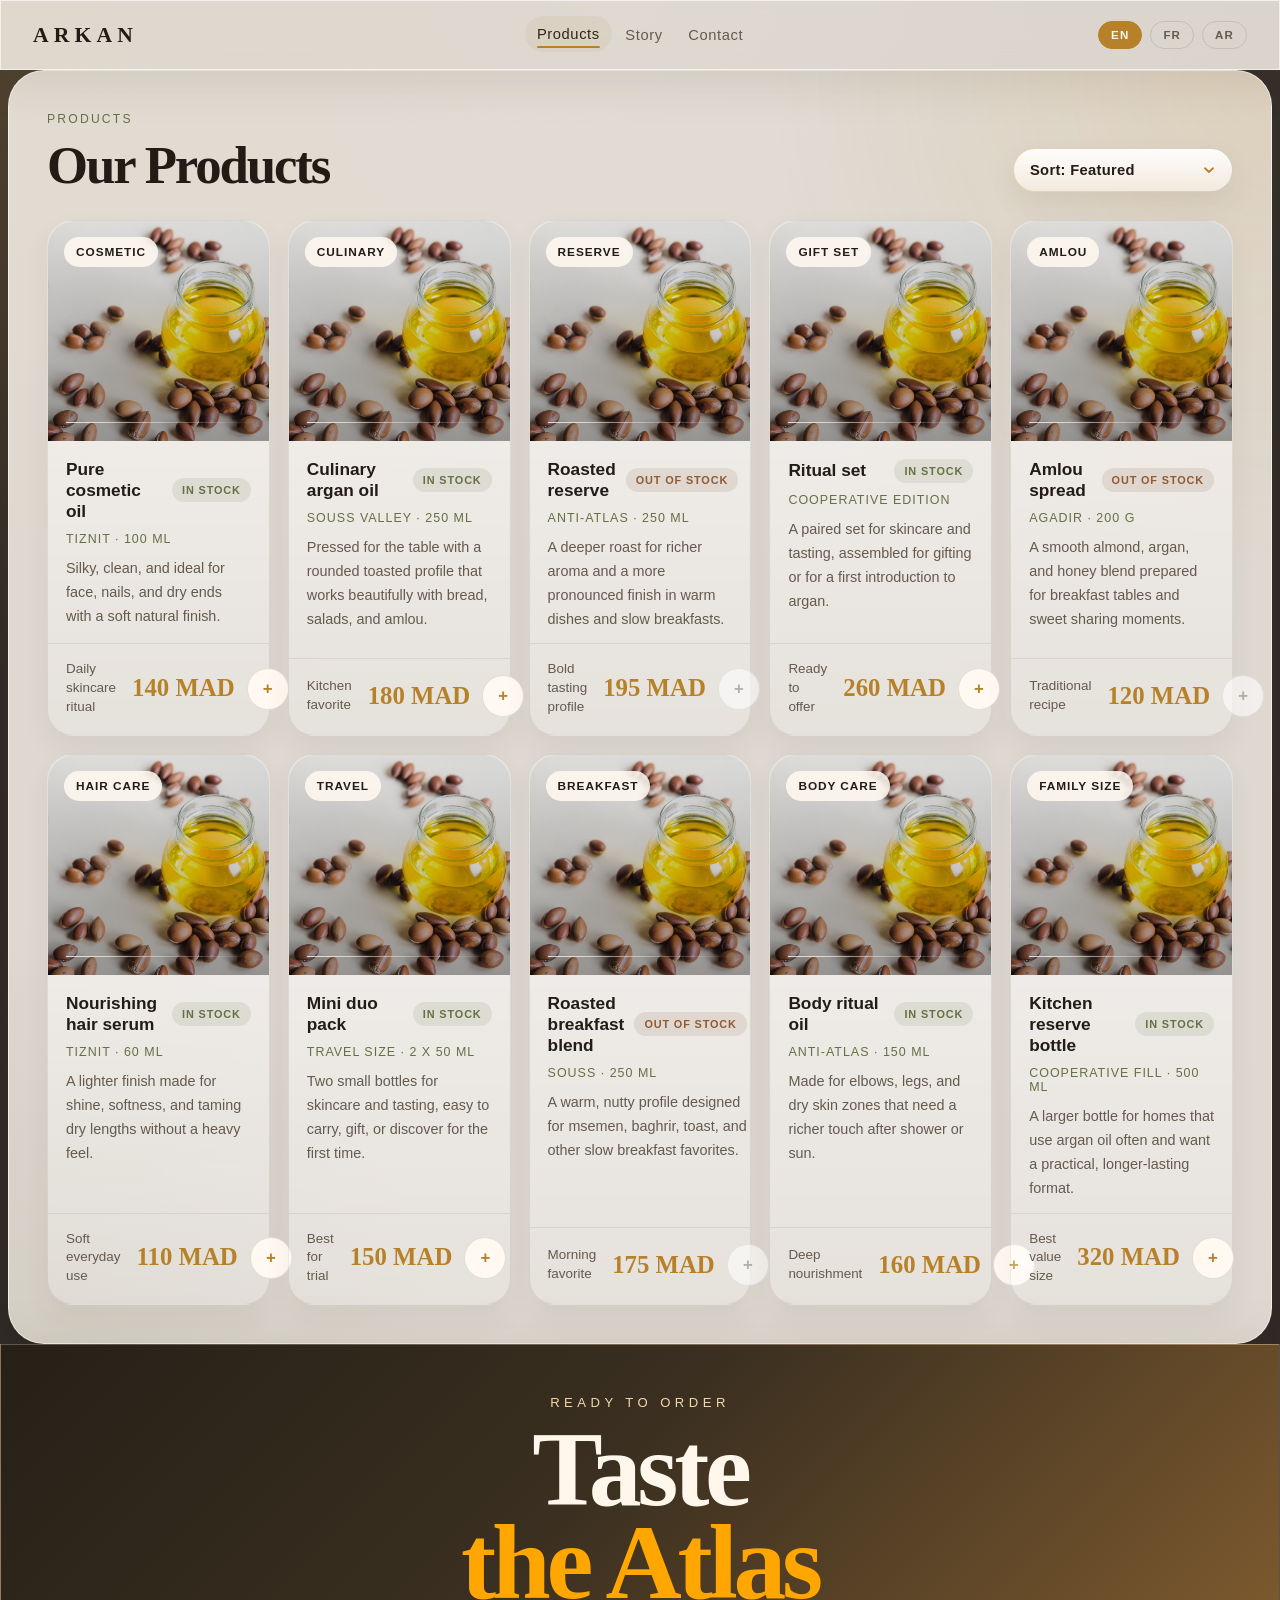
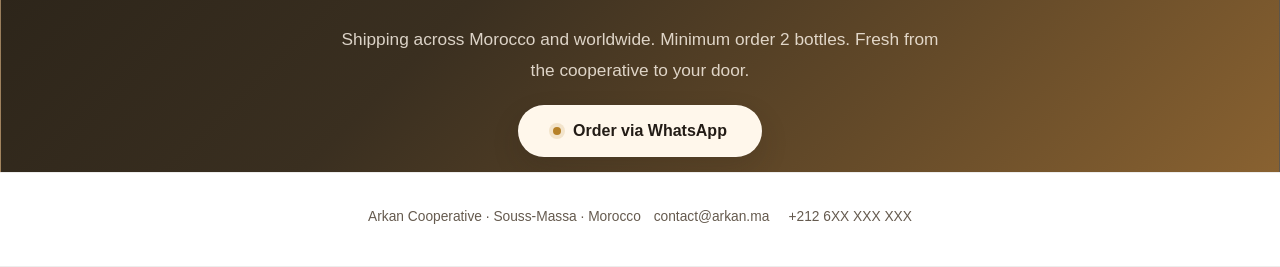
==== assets/preview-argan-products.html @ 9cc0d93a "Initial commit" ====
<!DOCTYPE html>
<html lang="en" dir="ltr">

<head>
  <meta charset="UTF-8">
  <meta name="viewport" content="width=device-width, initial-scale=1.0">
  <title data-i18n="meta.products.title">Arkan Products</title>
   <style>
* {box-sizing: border-box;margin: 0;padding: 0;}
:root {--font-sans: "Segoe UI", "Gill Sans", sans-serif;--font-display: Baskerville, "Times New Roman", serif;--paper: #f5ecdd;--paper-strong: #ecdfc9;--cream: #fff9f1;--ink: #231c16;--ink-soft: #655a4e;--olive: #667044;--amber: #b68128;--amber-strong: #d7a243;--line: rgba(35, 28, 22, 0.12);--card-line: rgba(35, 28, 22, 0.08);--shadow: 0 22px 54px rgba(66, 46, 18, 0.12);--shadow-soft: 0 18px 40px rgba(66, 46, 18, 0.08);--radius-xl: 36px;--radius-lg: 24px;}
html {scroll-behavior: smooth;}
body {min-height: 100vh;overflow-x: hidden;font-family: var(--font-sans);color: var(--ink);background: radial-gradient(circle at top center, rgba(150, 148, 144, 0.26) 0%, rgba(150, 148, 144, 0.10) 18%, transparent 38%), radial-gradient(circle at top left, rgba(214, 162, 67, 0.18), transparent 30%), radial-gradient(circle at bottom right, rgba(102, 112, 68, 0.12), transparent 26%), linear-gradient(180deg, #332d29 0%, #2e2925 100%);}
a {color: inherit;text-decoration: none;}
button {font: inherit;}
.site {min-height: 100vh;width: 100%;padding: 0;}
.nav-shell {position: sticky;top: 0;z-index: 40;}
.nav {width: 100%;display: grid;grid-template-columns: 1fr auto 1fr;align-items: center;gap: 1.5rem;padding: 18px 32px;border: 1px solid rgba(255, 255, 255, 0.65);background: rgba(255, 249, 241, 0.82);box-shadow: 0 14px 44px rgba(73, 53, 24, 0.1);backdrop-filter: blur(16px);opacity: 0;transform: translate3d(0, -40px, 0);animation: dropIn 0.78s cubic-bezier(0.22, 1, 0.36, 1) 0.04s forwards;}
.nav-logo {justify-self: start;position: relative;font-family: var(--font-display);font-size: 1.35rem;font-weight: 700;letter-spacing: 0.24em;text-transform: uppercase;color: var(--ink);cursor: pointer;transition: color 0.22s ease, transform 0.22s ease, letter-spacing 0.22s ease;}
.nav-logo::after {content: "";position: absolute;left: 50%;bottom: -8px;width: 42%;height: 2px;border-radius: 999px;background: linear-gradient(90deg, transparent, var(--amber), transparent);opacity: 0;transform: translateX(-50%) scaleX(0.45);transition: opacity 0.22s ease, transform 0.22s ease;}
.nav-logo:hover {color: var(--amber);transform: translateY(-1px);letter-spacing: 0.28em;}
.nav-logo:hover::after {opacity: 1;transform: translateX(-50%) scaleX(1);}
.nav-links {grid-column: 2;justify-self: center;display: flex;align-items: center;justify-content: center;gap: 1.6rem;color: var(--ink-soft);font-size: 0.92rem;letter-spacing: 0.04em;}
.nav-links a,.footer-main,.footer-meta a {position: relative;display: inline-flex;align-items: center;padding: 8px 0;color: var(--ink-soft);cursor: pointer;transition: color 0.22s ease, transform 0.22s ease;}
.nav-links a::before,.footer-main::before,.footer-meta a::before {content: "";position: absolute;inset: -2px -12px;border-radius: 999px;background: rgba(182, 129, 40, 0.08);opacity: 0;transform: scale(0.92);transition: opacity 0.22s ease, transform 0.22s ease;}
.nav-links a::after,.footer-main::after,.footer-meta a::after {content: "";position: absolute;left: 0;bottom: 2px;width: 100%;height: 2px;border-radius: 999px;background: var(--amber);transform: scaleX(0);transform-origin: left;transition: transform 0.22s ease;}
.nav-links a:hover,.nav-links a[aria-current="page"],.footer-main:hover,.footer-meta a:hover {color: var(--ink);transform: translateY(-1px);}
.nav-links a:hover::before,.nav-links a[aria-current="page"]::before,.footer-main:hover::before,.footer-meta a:hover::before {opacity: 1;transform: scale(1);}
.nav-links a:hover::after,.nav-links a[aria-current="page"]::after,.footer-main:hover::after,.footer-meta a:hover::after {transform: scaleX(1);}
.lang-row {justify-self: end;display: flex;gap: 8px;}
.lb {border: 1px solid var(--line);border-radius: 999px;padding: 7px 12px;background: transparent;color: var(--ink-soft);font-size: 0.72rem;font-weight: 700;letter-spacing: 0.1em;cursor: pointer;transition: all 0.22s ease;}
.lb.on,.lb:hover {border-color: var(--amber);background: var(--amber);color: #fff9f1;}
.page {display: grid;gap: 28px;width: 100%;padding-bottom: 0;}
.page> :not(.footer):not(.cta-card) {width: min(1720px, calc(100% - 16px));margin: 0 auto;}
.section-card,.cta-card,.footer {opacity: 0;transform: translate3d(0, -42px, 0);animation: dropIn 0.88s cubic-bezier(0.22, 1, 0.36, 1) forwards;}
.section-kicker,.cta-kicker {display: inline-flex;align-items: center;gap: 10px;margin-bottom: 22px;color: #f3dfba;font-size: 0.76rem;letter-spacing: 0.18em;text-transform: uppercase;}
.section-title,.cta-title {font-family: var(--font-display);font-weight: 700;letter-spacing: -0.04em;}
.section-title em,.cta-title em {font-style: normal;color: #ffa600;}
.section-card,.cta-card {overflow: hidden;border: 1px solid rgba(255, 255, 255, 0.6);border-radius: var(--radius-xl);background: rgba(255, 249, 241, 0.84);box-shadow: var(--shadow-soft);}
.section-card {position: relative;isolation: isolate;padding: 38px;}
.section-card::before {content: "";position: absolute;inset: 0;z-index: -1;background: radial-gradient(circle at top right, rgba(215, 162, 67, 0.14), transparent 28%), radial-gradient(circle at bottom left, rgba(102, 112, 68, 0.08), transparent 24%);}
.section-head {display: flex;justify-content: space-between;align-items: end;gap: 1.75rem;margin-bottom: 28px;}
.section-head.simple {justify-content: flex-start;}
.section-kicker {margin-bottom: 14px;color: var(--olive);}
.section-title {max-width: 13ch;color: var(--ink);font-size: clamp(2.1rem, 4.2vw, 3.3rem);line-height: 0.98;}
.section-side {max-width: 380px;color: var(--ink-soft);font-size: 0.92rem;line-height: 1.76;}
.section-tools {display: flex;align-items: center;justify-content: flex-end;}
.sort-select {min-width: 220px;padding: 13px 48px 13px 16px;border: 1px solid transparent;border-radius: 999px;background-image: url("data:image/svg+xml,%3Csvg xmlns='http://www.w3.org/2000/svg' width='14' height='14' viewBox='0 0 14 14'%3E%3Cpath d='M3 5.25 7 9l4-3.75' fill='none' stroke='%23b68128' stroke-linecap='round' stroke-linejoin='round' stroke-width='1.8'/%3E%3C/svg%3E"), linear-gradient(180deg, rgba(255, 255, 255, 0.94), rgba(244, 235, 222, 0.96)), linear-gradient(135deg, rgba(215, 162, 67, 0.34), rgba(102, 112, 68, 0.24));background-repeat: no-repeat, no-repeat, no-repeat;background-position: calc(100% - 16px) 50%, 0 0, 0 0;background-size: 14px 14px, 100% 100%, 100% 100%;background-origin: padding-box, padding-box, border-box;background-clip: border-box, padding-box, border-box;color: var(--ink);font: inherit;font-size: 0.92rem;font-weight: 600;letter-spacing: 0.02em;box-shadow: 0 12px 28px rgba(66, 46, 18, 0.08);outline: none;cursor: pointer;appearance: none;-webkit-appearance: none;transition: transform 0.2s ease, box-shadow 0.2s ease, border-color 0.2s ease;}
.sort-select:hover {transform: translateY(-1px);box-shadow: 0 18px 34px rgba(66, 46, 18, 0.12);}
.sort-select:focus {border-color: rgba(182, 129, 40, 0.52);box-shadow: 0 0 0 4px rgba(182, 129, 40, 0.14), 0 18px 34px rgba(66, 46, 18, 0.12);}
.sort-select option {color: var(--ink);background: #fffaf3;}
.products {display: grid;grid-template-columns: repeat(5, minmax(0, 1fr));gap: 18px;}
.product-card {display: flex;flex-direction: column;min-height: 388px;border: 1px solid var(--card-line);border-radius: 26px;background: linear-gradient(180deg, rgba(255, 255, 255, 0.68), rgba(255, 255, 255, 0.26));box-shadow: 0 12px 28px rgba(66, 46, 18, 0.06);transition: transform 0.22s ease, border-color 0.22s ease, box-shadow 0.22s ease;}
.product-card:hover {transform: translateY(-5px);border-color: rgba(182, 129, 40, 0.28);box-shadow: 0 20px 42px rgba(66, 46, 18, 0.12);}
.product-media {position: relative;min-height: 220px;overflow: hidden;border-radius: 26px 26px 0 0;background: linear-gradient(180deg, rgba(14, 10, 7, 0.05), rgba(14, 10, 7, 0.38)), url("argan.jpg") center center / cover no-repeat;}
.product-media::after {content: "";position: absolute;inset: auto 18px 18px;height: 1px;background: linear-gradient(90deg, rgba(255, 247, 235, 0.82), transparent);}
.product-badge {position: absolute;top: 16px;left: 16px;padding: 8px 12px;border-radius: 999px;background: rgba(255, 249, 241, 0.88);color: var(--ink);font-size: 0.74rem;font-weight: 700;letter-spacing: 0.08em;text-transform: uppercase;}
.product-copy {display: grid;gap: 10px;padding: 18px 18px 12px;}
.product-head {display: flex;align-items: center;justify-content: space-between;gap: 10px;}
.product-name {color: var(--ink);font-size: 1.08rem;font-weight: 700;}
.stock-tag {display: inline-flex;align-items: center;justify-content: center;padding: 6px 10px;border-radius: 999px;font-size: 0.68rem;font-weight: 700;letter-spacing: 0.08em;text-transform: uppercase;white-space: nowrap;}
.stock-tag.in-stock {background: rgba(102, 112, 68, 0.12);color: var(--olive);}
.stock-tag.out-stock {background: rgba(126, 80, 54, 0.12);color: #8f5a33;}
.product-region {color: var(--olive);font-size: 0.78rem;letter-spacing: 0.08em;text-transform: uppercase;}
.product-desc {color: var(--ink-soft);font-size: 0.9rem;line-height: 1.68;}
.product-meta {display: flex;justify-content: space-between;align-items: center;gap: 1rem;margin-top: auto;padding: 16px 18px 18px;border-top: 1px solid rgba(35, 28, 22, 0.08);}
.product-meta-note {color: var(--ink-soft);font-size: 0.84rem;line-height: 1.4;}
.product-price {color: var(--amber);font-family: var(--font-display);font-size: 1.55rem;font-weight: 700;line-height: 1;white-space: nowrap;}
.product-buy {display: flex;align-items: center;gap: 12px;margin-left: auto;}
.add-btn {width: 42px;height: 42px;border: 1px solid var(--line);border-radius: 50%;background: var(--cream);color: var(--amber);font-size: 1.05rem;font-weight: 700;cursor: pointer;transition: transform 0.2s ease, border-color 0.2s ease, background 0.2s ease, color 0.2s ease;}
.add-btn:hover {transform: translateY(-2px);border-color: var(--amber);background: var(--amber);color: #fff9f1;}
.add-btn:disabled {cursor: not-allowed;border-color: rgba(35, 28, 22, 0.08);background: rgba(255, 255, 255, 0.6);color: rgba(101, 90, 78, 0.45);transform: none;}
.cta-card {animation-delay: 0.56s;width: 100%;margin: -28px 0;padding: 0;border-color: rgba(255, 255, 255, 0.22);border-radius: 0;background: linear-gradient(135deg, #262017 0%, #3a2f20 42%, #8b6331 100%);color: #fff7eb;box-shadow: 0 28px 70px rgba(56, 39, 17, 0.22);}
.cta-inner {display: grid;gap: 20px;justify-items: center;align-items: center;width: min(860px, calc(100% - 32px));margin: 0 auto;padding: 48px 48px 42px;text-align: center;}
.cta-kicker {margin-bottom: 14px;color: #f0d8aa;font-size: 0.82rem;letter-spacing: 0.34em;}
.cta-title {margin-bottom: 14px;font-size: clamp(4.2rem, 10vw, 6.6rem);line-height: 0.88;}
.cta-sub {max-width: 620px;margin: 0 auto;color: rgba(255, 247, 235, 0.82);font-size: 1.08rem;line-height: 1.78;}
.wa-btn {display: inline-flex;align-items: center;justify-content: center;gap: 12px;border: 1px solid rgba(255, 255, 255, 0.18);border-radius: 999px;padding: 16px 34px;background: #fff7eb;color: var(--ink);font-weight: 700;white-space: nowrap;box-shadow: 0 12px 28px rgba(35, 28, 22, 0.16);transition: transform 0.2s ease, background 0.2s ease, color 0.2s ease;}
.wa-btn::before {content: "";width: 8px;height: 8px;border-radius: 50%;background: var(--amber);box-shadow: 0 0 0 4px rgba(182, 129, 40, 0.16);}
.wa-btn:hover {transform: translateY(-2px);}
.footer {animation-delay: 0.64s;position: relative;width: 100%;display: flex;justify-content: center;align-items: center;flex-wrap: wrap;gap: 0.8rem;margin-top: -28px;padding: 28px 24px 34px;border-top: 1px solid rgba(35, 28, 22, 0.08);border-bottom: 1px solid rgba(35, 28, 22, 0.08);background: #ffffff;color: var(--ink-soft);font-size: 0.86rem;text-align: center;}
.footer-meta {display: flex;justify-content: center;align-items: center;gap: 1.2rem;flex-wrap: wrap;}
.site.rtl-mode .nav {direction: rtl;}
.site.rtl-mode .nav-logo {justify-self: end;}
.site.rtl-mode .nav-links,.site.rtl-mode .lang-row,.site.rtl-mode .footer-meta {flex-direction: row-reverse;}
.site.rtl-mode .nav-links a::after,.site.rtl-mode .footer-main::after,.site.rtl-mode .footer-meta a::after {left: auto;right: 0;transform-origin: right;}
.site.rtl-mode .section-head {flex-direction: row;}
.site.rtl-mode .section-card {direction: rtl;}
.site.rtl-mode .section-tools {justify-content: flex-start;}
.site.rtl-mode .sort-select {padding: 13px 16px 13px 48px;background-position: 16px 50%, 0 0, 0 0;}
.site.rtl-mode .product-card,.site.rtl-mode .product-copy,.site.rtl-mode .product-meta {text-align: right;}
.site.rtl-mode .product-head {flex-direction: row-reverse;}
.site.rtl-mode .product-badge {left: auto;right: 16px;}
.site.rtl-mode .product-buy {margin-left: 0;margin-right: auto;}
.site.rtl-mode .footer {direction: rtl;}
@keyframes dropIn {0% {opacity: 0;transform: translate3d(0, -42px, 0);}100% {opacity: 1;transform: translate3d(0, 0, 0);}}
@media (prefers-reduced-motion: reduce) {html {scroll-behavior: auto;}.nav,.section-card,.cta-card,.footer {opacity: 1;transform: none;animation: none;}}
@media (max-width: 1120px) {.products {grid-template-columns: repeat(3, minmax(0, 1fr));}}
@media (max-width: 860px) {.nav {grid-template-columns: 1fr;padding: 16px 18px;}.nav-logo {width: 100%;justify-self: center;text-align: center;}.nav-links {grid-column: auto;width: 100%;justify-self: center;flex-wrap: wrap;justify-content: center;}.lang-row {width: 100%;justify-self: center;justify-content: center;}.products {grid-template-columns: repeat(2, minmax(0, 1fr));}.section-head {display: grid;grid-template-columns: 1fr;align-items: start;}.section-tools {justify-content: flex-start;}.sort-select {min-width: min(100%, 280px);}.product-head {align-items: start;flex-direction: column;}}
@media (max-width: 640px) {.page> :not(.footer):not(.cta-card) {width: calc(100% - 20px);}.products {grid-template-columns: 1fr;}.section-card {padding: 24px;}.section-tools,.sort-select {width: 100%;}.cta-card {width: 100%;margin: -28px 0;border-radius: 0;}.cta-inner {padding: 36px 24px 32px;}.wa-btn {width: 100%;}.footer {padding: 24px 18px 34px;}.footer-meta {gap: 0.8rem 1rem;}}
</style>
</head>

<body>
  <div class="site">
    <header class="nav-shell">
      <nav class="nav">
        <div class="nav-logo"><a href="preview-argan.html">Arkan</a></div>
        <div class="nav-links">
          <a href="preview-argan-products.html" aria-current="page" data-i18n="nav.products">Products</a>
          <a href="preview-argan.html#story" data-i18n="nav.story">Story</a>
          <a href="#contact" data-i18n="nav.contact">Contact</a>
        </div>
        <div class="lang-row">
          <button class="lb on" type="button" data-lang="en">EN</button>
          <button class="lb" type="button" data-lang="fr">FR</button>
          <button class="lb" type="button" data-lang="ar">AR</button>
        </div>
      </nav>
    </header>

    <main class="page">
      <section class="section-card" id="collection">
        <div class="section-head">
          <div>
            <div class="section-kicker" data-i18n="pp.kicker">Products</div>
            <h2 class="section-title" data-i18n="pp.title">Our Products</h2>
          </div>
          <div class="section-tools">
            <select class="sort-select" id="sortProducts" aria-label="Sort products by price" data-i18n-aria-label="sort.aria">
              <option value="featured" data-i18n="sort.feat">Sort: Featured</option>
              <option value="low-to-high" data-i18n="sort.low">Price: Low to High</option>
              <option value="high-to-low" data-i18n="sort.high">Price: High to Low</option>
            </select>
          </div>
        </div>

        <div class="products" id="productsGrid">
          <article class="product-card" data-index="0">
            <div class="product-media">
              <span class="product-badge" data-i18n="pp1.badge">Cosmetic</span>
            </div>
            <div class="product-copy">
              <div class="product-head">
                <div class="product-name" data-i18n="pp1.name">Pure cosmetic oil</div>
                <span class="stock-tag in-stock" data-i18n="pp1.stock">In stock</span>
              </div>
              <div class="product-region" data-i18n="pp1.reg">Tiznit &middot; 100 ml</div>
              <p class="product-desc" data-i18n="pp1.desc">Silky, clean, and ideal for face, nails, and dry ends with a soft natural finish.</p>
            </div>
            <div class="product-meta">
              <div class="product-meta-note" data-i18n="pp1.note">Daily skincare ritual</div>
              <div class="product-buy">
                <div class="product-price">140 MAD</div>
                <button class="add-btn" type="button" aria-label="Add pure cosmetic oil" data-product-key="pp1.name" data-price="140">+</button>
              </div>
            </div>
          </article>

          <article class="product-card" data-index="1">
            <div class="product-media">
              <span class="product-badge" data-i18n="pp2.badge">Culinary</span>
            </div>
            <div class="product-copy">
              <div class="product-head">
                <div class="product-name" data-i18n="pp2.name">Culinary argan oil</div>
                <span class="stock-tag in-stock" data-i18n="pp2.stock">In stock</span>
              </div>
              <div class="product-region" data-i18n="pp2.reg">Souss Valley &middot; 250 ml</div>
              <p class="product-desc" data-i18n="pp2.desc">Pressed for the table with a rounded toasted profile that works beautifully with bread, salads, and amlou.</p>
            </div>
            <div class="product-meta">
              <div class="product-meta-note" data-i18n="pp2.note">Kitchen favorite</div>
              <div class="product-buy">
                <div class="product-price">180 MAD</div>
                <button class="add-btn" type="button" aria-label="Add culinary argan oil" data-product-key="pp2.name" data-price="180">+</button>
              </div>
            </div>
          </article>

          <article class="product-card" data-index="2">
            <div class="product-media">
              <span class="product-badge" data-i18n="pp3.badge">Reserve</span>
            </div>
            <div class="product-copy">
              <div class="product-head">
                <div class="product-name" data-i18n="pp3.name">Roasted reserve</div>
                <span class="stock-tag out-stock" data-i18n="pp3.stock">Out of stock</span>
              </div>
              <div class="product-region" data-i18n="pp3.reg">Anti-Atlas &middot; 250 ml</div>
              <p class="product-desc" data-i18n="pp3.desc">A deeper roast for richer aroma and a more pronounced finish in warm dishes and slow breakfasts.</p>
            </div>
            <div class="product-meta">
              <div class="product-meta-note" data-i18n="pp3.note">Bold tasting profile</div>
              <div class="product-buy">
                <div class="product-price">195 MAD</div>
                <button class="add-btn" type="button" aria-label="Roasted reserve unavailable" data-product-key="pp3.name" data-price="195" disabled>+</button>
              </div>
            </div>
          </article>

          <article class="product-card" data-index="3">
            <div class="product-media">
              <span class="product-badge" data-i18n="pp4.badge">Gift Set</span>
            </div>
            <div class="product-copy">
              <div class="product-head">
                <div class="product-name" data-i18n="pp4.name">Ritual set</div>
                <span class="stock-tag in-stock" data-i18n="pp4.stock">In stock</span>
              </div>
              <div class="product-region" data-i18n="pp4.reg">Cooperative edition</div>
              <p class="product-desc" data-i18n="pp4.desc">A paired set for skincare and tasting, assembled for gifting or for a first introduction to argan.</p>
            </div>
            <div class="product-meta">
              <div class="product-meta-note" data-i18n="pp4.note">Ready to offer</div>
              <div class="product-buy">
                <div class="product-price">260 MAD</div>
                <button class="add-btn" type="button" aria-label="Add ritual set" data-product-key="pp4.name" data-price="260">+</button>
              </div>
            </div>
          </article>

          <article class="product-card" data-index="4">
            <div class="product-media">
              <span class="product-badge" data-i18n="pp5.badge">Amlou</span>
            </div>
            <div class="product-copy">
              <div class="product-head">
                <div class="product-name" data-i18n="pp5.name">Amlou spread</div>
                <span class="stock-tag out-stock" data-i18n="pp5.stock">Out of stock</span>
              </div>
              <div class="product-region" data-i18n="pp5.reg">Agadir &middot; 200 g</div>
              <p class="product-desc" data-i18n="pp5.desc">A smooth almond, argan, and honey blend prepared for breakfast tables and sweet sharing moments.</p>
            </div>
            <div class="product-meta">
              <div class="product-meta-note" data-i18n="pp5.note">Traditional recipe</div>
              <div class="product-buy">
                <div class="product-price">120 MAD</div>
                <button class="add-btn" type="button" aria-label="Amlou spread unavailable" data-product-key="pp5.name" data-price="120" disabled>+</button>
              </div>
            </div>
          </article>

          <article class="product-card" data-index="5">
            <div class="product-media">
              <span class="product-badge" data-i18n="pp6.badge">Hair Care</span>
            </div>
            <div class="product-copy">
              <div class="product-head">
                <div class="product-name" data-i18n="pp6.name">Nourishing hair serum</div>
                <span class="stock-tag in-stock" data-i18n="pp6.stock">In stock</span>
              </div>
              <div class="product-region" data-i18n="pp6.reg">Tiznit &middot; 60 ml</div>
              <p class="product-desc" data-i18n="pp6.desc">A lighter finish made for shine, softness, and taming dry lengths without a heavy feel.</p>
            </div>
            <div class="product-meta">
              <div class="product-meta-note" data-i18n="pp6.note">Soft everyday use</div>
              <div class="product-buy">
                <div class="product-price">110 MAD</div>
                <button class="add-btn" type="button" aria-label="Add nourishing hair serum" data-product-key="pp6.name" data-price="110">+</button>
              </div>
            </div>
          </article>

          <article class="product-card" data-index="6">
            <div class="product-media">
              <span class="product-badge" data-i18n="pp7.badge">Travel</span>
            </div>
            <div class="product-copy">
              <div class="product-head">
                <div class="product-name" data-i18n="pp7.name">Mini duo pack</div>
                <span class="stock-tag in-stock" data-i18n="pp7.stock">In stock</span>
              </div>
              <div class="product-region" data-i18n="pp7.reg">Travel size &middot; 2 x 50 ml</div>
              <p class="product-desc" data-i18n="pp7.desc">Two small bottles for skincare and tasting, easy to carry, gift, or discover for the first time.</p>
            </div>
            <div class="product-meta">
              <div class="product-meta-note" data-i18n="pp7.note">Best for trial</div>
              <div class="product-buy">
                <div class="product-price">150 MAD</div>
                <button class="add-btn" type="button" aria-label="Add mini duo pack" data-product-key="pp7.name" data-price="150">+</button>
              </div>
            </div>
          </article>

          <article class="product-card" data-index="7">
            <div class="product-media">
              <span class="product-badge" data-i18n="pp8.badge">Breakfast</span>
            </div>
            <div class="product-copy">
              <div class="product-head">
                <div class="product-name" data-i18n="pp8.name">Roasted breakfast blend</div>
                <span class="stock-tag out-stock" data-i18n="pp8.stock">Out of stock</span>
              </div>
              <div class="product-region" data-i18n="pp8.reg">Souss &middot; 250 ml</div>
              <p class="product-desc" data-i18n="pp8.desc">A warm, nutty profile designed for msemen, baghrir, toast, and other slow breakfast favorites.</p>
            </div>
            <div class="product-meta">
              <div class="product-meta-note" data-i18n="pp8.note">Morning favorite</div>
              <div class="product-buy">
                <div class="product-price">175 MAD</div>
                <button class="add-btn" type="button" aria-label="Roasted breakfast blend unavailable" data-product-key="pp8.name" data-price="175" disabled>+</button>
              </div>
            </div>
          </article>

          <article class="product-card" data-index="8">
            <div class="product-media">
              <span class="product-badge" data-i18n="pp9.badge">Body Care</span>
            </div>
            <div class="product-copy">
              <div class="product-head">
                <div class="product-name" data-i18n="pp9.name">Body ritual oil</div>
                <span class="stock-tag in-stock" data-i18n="pp9.stock">In stock</span>
              </div>
              <div class="product-region" data-i18n="pp9.reg">Anti-Atlas &middot; 150 ml</div>
              <p class="product-desc" data-i18n="pp9.desc">Made for elbows, legs, and dry skin zones that need a richer touch after shower or sun.</p>
            </div>
            <div class="product-meta">
              <div class="product-meta-note" data-i18n="pp9.note">Deep nourishment</div>
              <div class="product-buy">
                <div class="product-price">160 MAD</div>
                <button class="add-btn" type="button" aria-label="Add body ritual oil" data-product-key="pp9.name" data-price="160">+</button>
              </div>
            </div>
          </article>

          <article class="product-card" data-index="9">
            <div class="product-media">
              <span class="product-badge" data-i18n="pp10.badge">Family Size</span>
            </div>
            <div class="product-copy">
              <div class="product-head">
                <div class="product-name" data-i18n="pp10.name">Kitchen reserve bottle</div>
                <span class="stock-tag in-stock" data-i18n="pp10.stock">In stock</span>
              </div>
              <div class="product-region" data-i18n="pp10.reg">Cooperative fill &middot; 500 ml</div>
              <p class="product-desc" data-i18n="pp10.desc">A larger bottle for homes that use argan oil often and want a practical, longer-lasting format.</p>
            </div>
            <div class="product-meta">
              <div class="product-meta-note" data-i18n="pp10.note">Best value size</div>
              <div class="product-buy">
                <div class="product-price">320 MAD</div>
                <button class="add-btn" type="button" aria-label="Add kitchen reserve bottle" data-product-key="pp10.name" data-price="320">+</button>
              </div>
            </div>
          </article>
        </div>
      </section>

      <section class="cta-card" id="contact">
        <div class="cta-inner">
          <div>
            <div class="cta-kicker" data-i18n="cta.kicker">Ready to Order</div>
            <h2 class="cta-title" data-i18n="cta.title" data-i18n-html>Taste<br><em>the Atlas</em></h2>
            <p class="cta-sub" data-i18n="cta.sub">Shipping across Morocco and worldwide. Minimum order 2 bottles. Fresh from the cooperative to your door.</p>
          </div>
          <a class="wa-btn" id="waOrderBtn" href="https://wa.me/212600000000?text=Hello%20Arkan%2C%20I%20want%20to%20place%20an%20order." data-i18n="cta.btn">Order via WhatsApp</a>
        </div>
      </section>

      <footer class="footer">
        <div class="footer-main" data-i18n="footer.main">Arkan Cooperative &middot; Souss-Massa &middot; Morocco</div>
        <div class="footer-meta">
          <a href="mailto:contact@arkan.ma">contact@arkan.ma</a>
          <a href="tel:+212600000000">+212 6XX XXX XXX</a>
        </div>
      </footer>
    </main>

  </div>

  <script src="lang.js"></script>
  <script>
    const CART_KEY = "arkan-products-cart";
    const CART_PHONE = "212600000000";
    const LEGACY_NAME_TO_KEY = {
      "Pure cosmetic oil": "pp1.name",
      "Culinary argan oil": "pp2.name",
      "Roasted reserve": "pp3.name",
      "Ritual set": "pp4.name",
      "Amlou spread": "pp5.name",
      "Nourishing hair serum": "pp6.name",
      "Mini duo pack": "pp7.name",
      "Roasted breakfast blend": "pp8.name",
      "Body ritual oil": "pp9.name",
      "Kitchen reserve bottle": "pp10.name"
    };

    const waOrderBtn = document.getElementById("waOrderBtn");
    const productsGrid = document.getElementById("productsGrid");
    const sortProductsSelect = document.getElementById("sortProducts");
    const cart = new Map();

    function t(key) {
      return window.arkanI18n.translate(key, window.arkanI18n.getCurrentLang());
    }

    function getCardPrice(card) {
      const addButton = card.querySelector(".add-btn");
      return Number(addButton?.dataset.price || 0);
    }

    function sortProducts(order) {
      if (!productsGrid) {
        return;
      }

      const cards = Array.from(productsGrid.querySelectorAll(".product-card"));
      const sortedCards = cards.sort((firstCard, secondCard) => {
        if (order === "low-to-high") {
          return getCardPrice(firstCard) - getCardPrice(secondCard);
        }

        if (order === "high-to-low") {
          return getCardPrice(secondCard) - getCardPrice(firstCard);
        }

        return Number(firstCard.dataset.index) - Number(secondCard.dataset.index);
      });

      sortedCards.forEach((card) => {
        productsGrid.appendChild(card);
      });
    }

    function saveCart() {
      try {
        const items = Array.from(cart.values());
        localStorage.setItem(CART_KEY, JSON.stringify(items));
      } catch (_) {
        return;
      }
    }

    function loadCart() {
      try {
        const raw = localStorage.getItem(CART_KEY);
        if (!raw) {
          return;
        }

        const items = JSON.parse(raw);
        if (!Array.isArray(items)) {
          return;
        }

        items.forEach((item) => {
          if (!item || !item.qty || !item.price) {
            return;
          }

          const nameKey = item.nameKey || LEGACY_NAME_TO_KEY[item.name];
          if (!nameKey) {
            return;
          }

          cart.set(nameKey, {
            nameKey,
            price: Number(item.price),
            qty: Number(item.qty)
          });
        });
      } catch (_) {
        try {
          localStorage.removeItem(CART_KEY);
        } catch (error) {
          return;
        }
      }
    }

    function buildWhatsappMessage(items, total) {
      if (!items.length) {
        return t("order.default");
      }

      const lines = items.map((item) => {
        const lineTotal = item.qty * item.price;
        return "- " + t(item.nameKey) + " x" + item.qty + " - " + lineTotal + " MAD";
      });

      return [
        t("order.intro"),
        "",
        ...lines,
        "",
        t("order.total") + ": " + total + " MAD"
      ].join("\n");
    }

    function updateCartUI() {
      const items = Array.from(cart.values());
      const total = items.reduce((sum, item) => sum + (item.qty * item.price), 0);
      const message = buildWhatsappMessage(items, total);
      const href = "https://wa.me/" + CART_PHONE + "?text=" + encodeURIComponent(message);

      if (waOrderBtn) {
        waOrderBtn.href = href;
      }
    }

    function addToCart(button) {
      const nameKey = button.dataset.productKey;
      const price = Number(button.dataset.price);
      const current = cart.get(nameKey) || { nameKey, price, qty: 0 };

      current.qty += 1;
      cart.set(nameKey, current);
      saveCart();
      updateCartUI();

      button.classList.add("added");
      window.setTimeout(() => {
        button.classList.remove("added");
      }, 220);
    }

    document.querySelectorAll(".add-btn").forEach((button) => {
      if (button.disabled) {
        return;
      }

      button.addEventListener("click", () => {
        addToCart(button);
      });
    });

    if (sortProductsSelect) {
      sortProductsSelect.addEventListener("change", (event) => {
        sortProducts(event.target.value);
      });
    }

    window.addEventListener("arkan:langchange", updateCartUI);

    loadCart();
    updateCartUI();
  </script>

<script>
	
	if ('WebSocket' in window) {
		(function () {
			function refreshCSS() {
				var sheets = [].slice.call(document.getElementsByTagName("link"));
				var head = document.getElementsByTagName("head")[0];
				for (var i = 0; i < sheets.length; ++i) {
					var elem = sheets[i];
					var parent = elem.parentElement || head;
					parent.removeChild(elem);
					var rel = elem.rel;
					if (elem.href && typeof rel != "string" || rel.length == 0 || rel.toLowerCase() == "stylesheet") {
						var url = elem.href.replace(/(&|\?)_cacheOverride=\d+/, '');
						elem.href = url + (url.indexOf('?') >= 0 ? '&' : '?') + '_cacheOverride=' + (new Date().valueOf());
					}
					parent.appendChild(elem);
				}
			}
			var protocol = window.location.protocol === 'http:' ? 'ws://' : 'wss://';
			var address = protocol + window.location.host + window.location.pathname + '/ws';
			var socket = new WebSocket(address);
			socket.onmessage = function (msg) {
				if (msg.data == 'reload') window.location.reload();
				else if (msg.data == 'refreshcss') refreshCSS();
			};
			if (sessionStorage && !sessionStorage.getItem('IsThisFirstTime_Log_From_LiveServer')) {
				console.log('Live reload enabled.');
				sessionStorage.setItem('IsThisFirstTime_Log_From_LiveServer', true);
			}
		})();
	}
	else {
		console.error('Upgrade your browser. This Browser is NOT supported WebSocket for Live-Reloading.');
	}

</script>
</body>

</html>
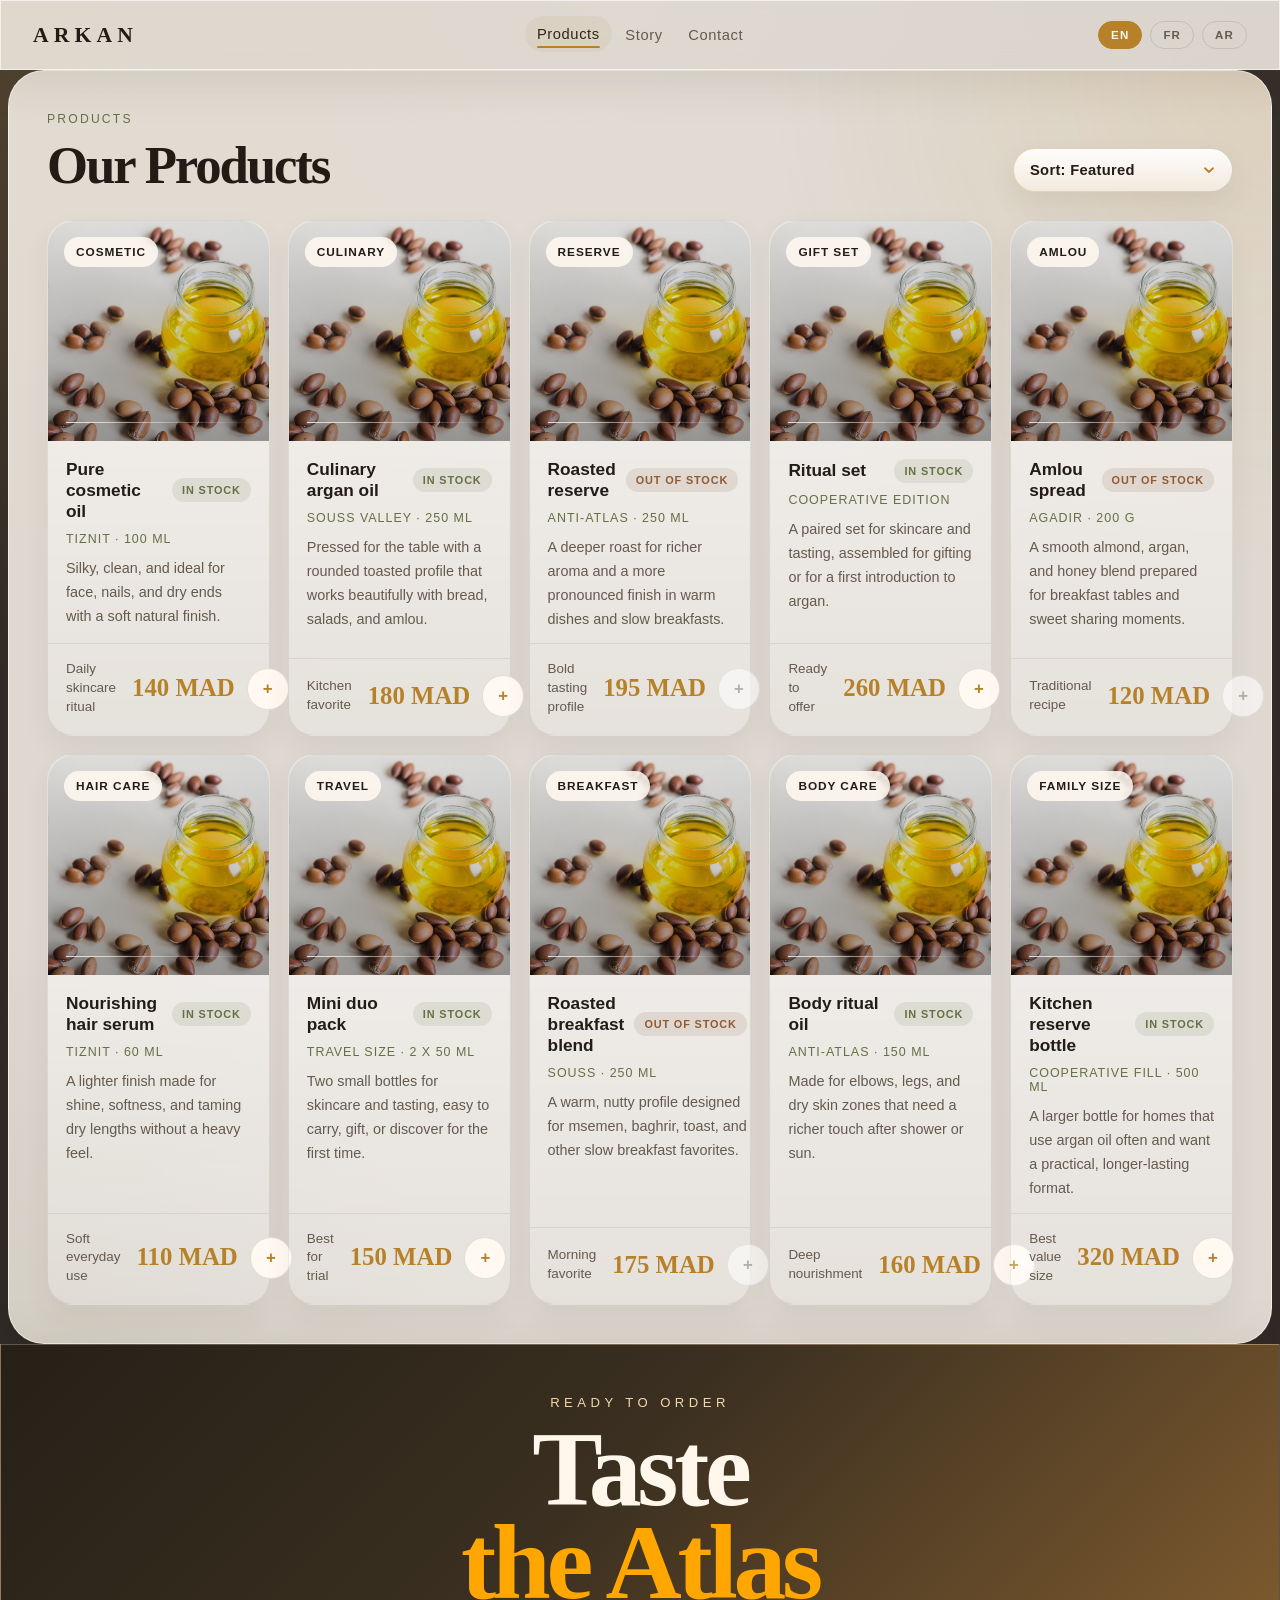
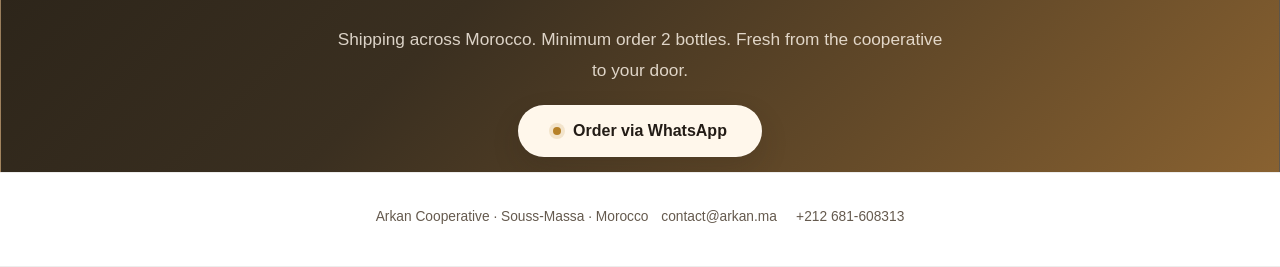
==== commit d63fc1f1: "Update site copy, contact info, and add animated logo swap Refresh hero/services/why copy for a sing" ====
--- a/assets/preview-argan-products.html
+++ b/assets/preview-argan-products.html
@@ -352,9 +352,9 @@
           <div>
             <div class="cta-kicker" data-i18n="cta.kicker">Ready to Order</div>
             <h2 class="cta-title" data-i18n="cta.title" data-i18n-html>Taste<br><em>the Atlas</em></h2>
-            <p class="cta-sub" data-i18n="cta.sub">Shipping across Morocco and worldwide. Minimum order 2 bottles. Fresh from the cooperative to your door.</p>
+            <p class="cta-sub" data-i18n="cta.sub">Shipping across Morocco. Minimum order 2 bottles. Fresh from the cooperative to your door.</p>
           </div>
-          <a class="wa-btn" id="waOrderBtn" href="https://wa.me/212600000000?text=Hello%20Arkan%2C%20I%20want%20to%20place%20an%20order." data-i18n="cta.btn">Order via WhatsApp</a>
+          <a class="wa-btn" id="waOrderBtn" href="https://wa.me/212681608313?text=Hello%20Arkan%2C%20I%20want%20to%20place%20an%20order." data-i18n="cta.btn">Order via WhatsApp</a>
         </div>
       </section>
 
@@ -362,7 +362,7 @@
         <div class="footer-main" data-i18n="footer.main">Arkan Cooperative &middot; Souss-Massa &middot; Morocco</div>
         <div class="footer-meta">
           <a href="mailto:contact@arkan.ma">contact@arkan.ma</a>
-          <a href="tel:+212600000000">+212 6XX XXX XXX</a>
+          <a href="tel:+212681608313">+212 681-608313</a>
         </div>
       </footer>
     </main>
@@ -372,7 +372,7 @@
   <script src="lang.js"></script>
   <script>
     const CART_KEY = "arkan-products-cart";
-    const CART_PHONE = "212600000000";
+    const CART_PHONE = "212681608313";
     const LEGACY_NAME_TO_KEY = {
       "Pure cosmetic oil": "pp1.name",
       "Culinary argan oil": "pp2.name",
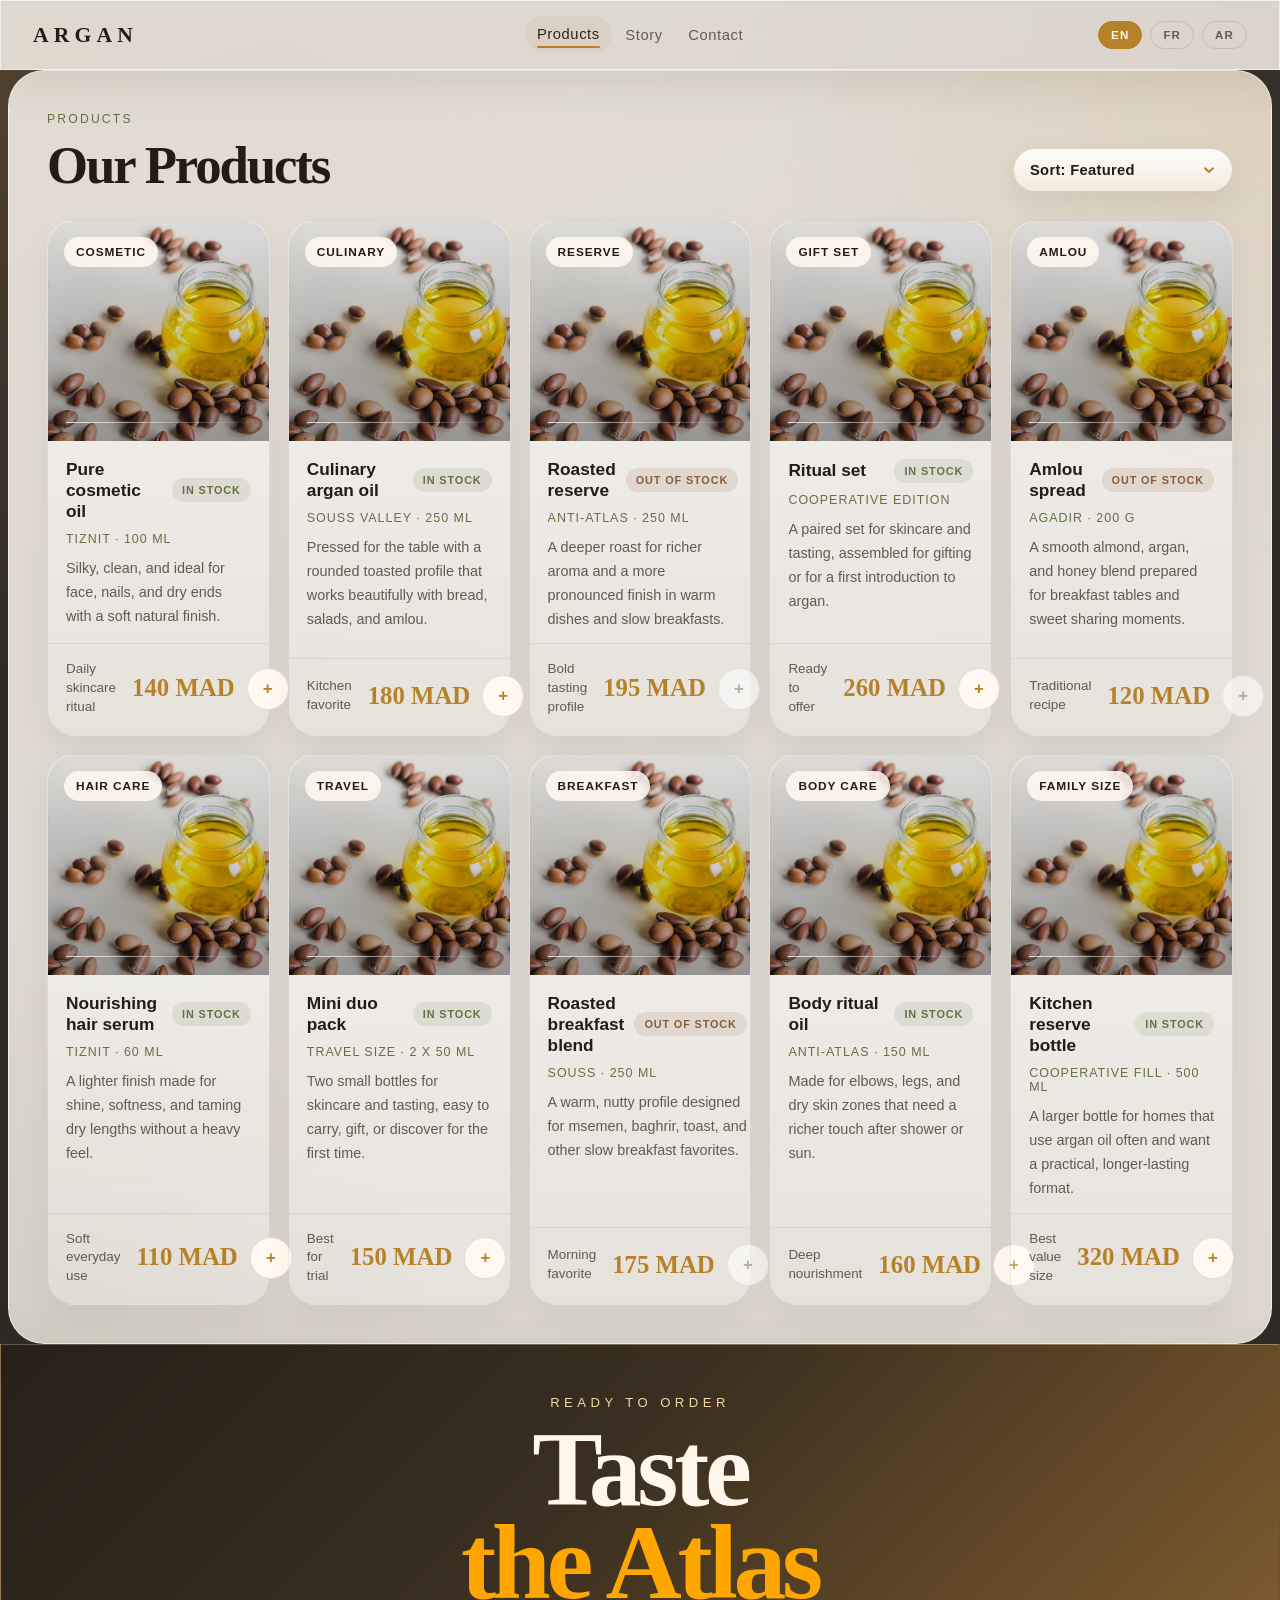
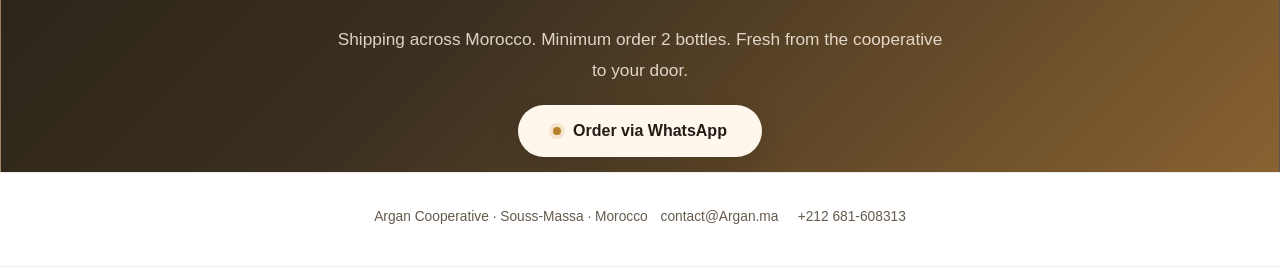
==== commit 51b735cb: "Rename Arkan to Argan on products page and in translations Co-Authored-By: Claude Opus 5.5 <noreply@" ====
--- a/assets/preview-argan-products.html
+++ b/assets/preview-argan-products.html
@@ -4,7 +4,7 @@
 <head>
   <meta charset="UTF-8">
   <meta name="viewport" content="width=device-width, initial-scale=1.0">
-  <title data-i18n="meta.products.title">Arkan Products</title>
+  <title data-i18n="meta.products.title">Argan Products</title>
    <style>
 * {box-sizing: border-box;margin: 0;padding: 0;}
 :root {--font-sans: "Segoe UI", "Gill Sans", sans-serif;--font-display: Baskerville, "Times New Roman", serif;--paper: #f5ecdd;--paper-strong: #ecdfc9;--cream: #fff9f1;--ink: #231c16;--ink-soft: #655a4e;--olive: #667044;--amber: #b68128;--amber-strong: #d7a243;--line: rgba(35, 28, 22, 0.12);--card-line: rgba(35, 28, 22, 0.08);--shadow: 0 22px 54px rgba(66, 46, 18, 0.12);--shadow-soft: 0 18px 40px rgba(66, 46, 18, 0.08);--radius-xl: 36px;--radius-lg: 24px;}
@@ -104,7 +104,7 @@
   <div class="site">
     <header class="nav-shell">
       <nav class="nav">
-        <div class="nav-logo"><a href="preview-argan.html">Arkan</a></div>
+        <div class="nav-logo"><a href="preview-argan.html">Argan</a></div>
         <div class="nav-links">
           <a href="preview-argan-products.html" aria-current="page" data-i18n="nav.products">Products</a>
           <a href="preview-argan.html#story" data-i18n="nav.story">Story</a>
@@ -354,14 +354,14 @@
             <h2 class="cta-title" data-i18n="cta.title" data-i18n-html>Taste<br><em>the Atlas</em></h2>
             <p class="cta-sub" data-i18n="cta.sub">Shipping across Morocco. Minimum order 2 bottles. Fresh from the cooperative to your door.</p>
           </div>
-          <a class="wa-btn" id="waOrderBtn" href="https://wa.me/212681608313?text=Hello%20Arkan%2C%20I%20want%20to%20place%20an%20order." data-i18n="cta.btn">Order via WhatsApp</a>
+          <a class="wa-btn" id="waOrderBtn" href="https://wa.me/212681608313?text=Hello%20Argan%2C%20I%20want%20to%20place%20an%20order." data-i18n="cta.btn">Order via WhatsApp</a>
         </div>
       </section>
 
       <footer class="footer">
-        <div class="footer-main" data-i18n="footer.main">Arkan Cooperative &middot; Souss-Massa &middot; Morocco</div>
+        <div class="footer-main" data-i18n="footer.main">Argan Cooperative &middot; Souss-Massa &middot; Morocco</div>
         <div class="footer-meta">
-          <a href="mailto:contact@arkan.ma">contact@arkan.ma</a>
+          <a href="mailto:contact@Argan.ma">contact@Argan.ma</a>
           <a href="tel:+212681608313">+212 681-608313</a>
         </div>
       </footer>
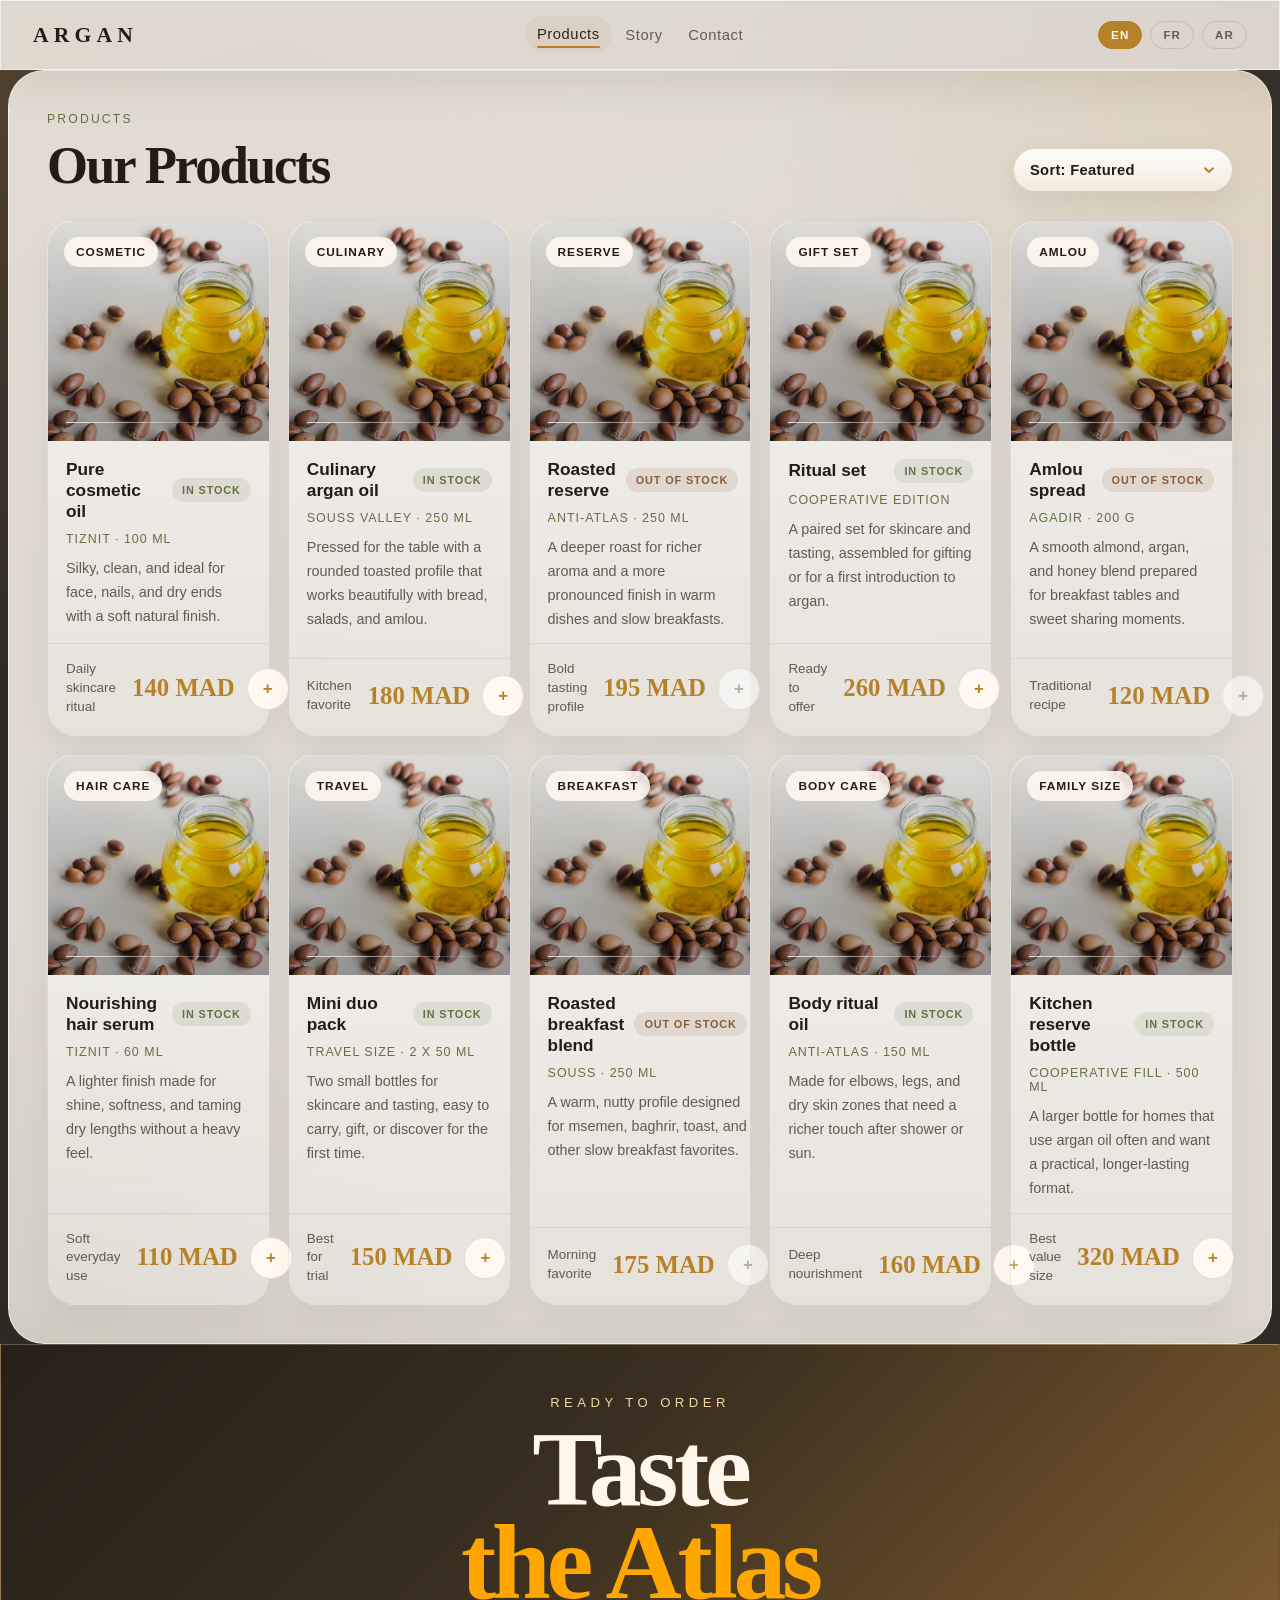
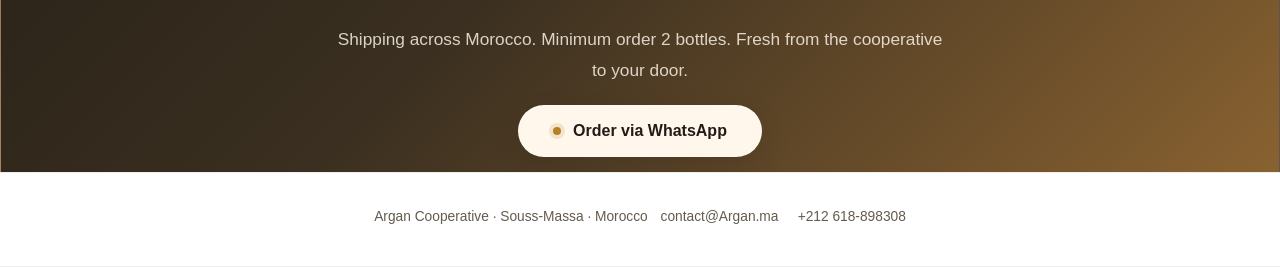
==== commit 9fe47a43: "Update WhatsApp number to 212618898308 across site Co-Authored-By: Claude Opus 5.5 <noreply@anthropi" ====
--- a/assets/preview-argan-products.html
+++ b/assets/preview-argan-products.html
@@ -354,7 +354,7 @@
             <h2 class="cta-title" data-i18n="cta.title" data-i18n-html>Taste<br><em>the Atlas</em></h2>
             <p class="cta-sub" data-i18n="cta.sub">Shipping across Morocco. Minimum order 2 bottles. Fresh from the cooperative to your door.</p>
           </div>
-          <a class="wa-btn" id="waOrderBtn" href="https://wa.me/212681608313?text=Hello%20Argan%2C%20I%20want%20to%20place%20an%20order." data-i18n="cta.btn">Order via WhatsApp</a>
+          <a class="wa-btn" id="waOrderBtn" href="https://wa.me/212618898308?text=Hello%20Argan%2C%20I%20want%20to%20place%20an%20order." data-i18n="cta.btn">Order via WhatsApp</a>
         </div>
       </section>
 
@@ -362,7 +362,7 @@
         <div class="footer-main" data-i18n="footer.main">Argan Cooperative &middot; Souss-Massa &middot; Morocco</div>
         <div class="footer-meta">
           <a href="mailto:contact@Argan.ma">contact@Argan.ma</a>
-          <a href="tel:+212681608313">+212 681-608313</a>
+          <a href="tel:+212618898308">+212 618-898308</a>
         </div>
       </footer>
     </main>
@@ -372,7 +372,7 @@
   <script src="lang.js"></script>
   <script>
     const CART_KEY = "arkan-products-cart";
-    const CART_PHONE = "212681608313";
+    const CART_PHONE = "212618898308";
     const LEGACY_NAME_TO_KEY = {
       "Pure cosmetic oil": "pp1.name",
       "Culinary argan oil": "pp2.name",
